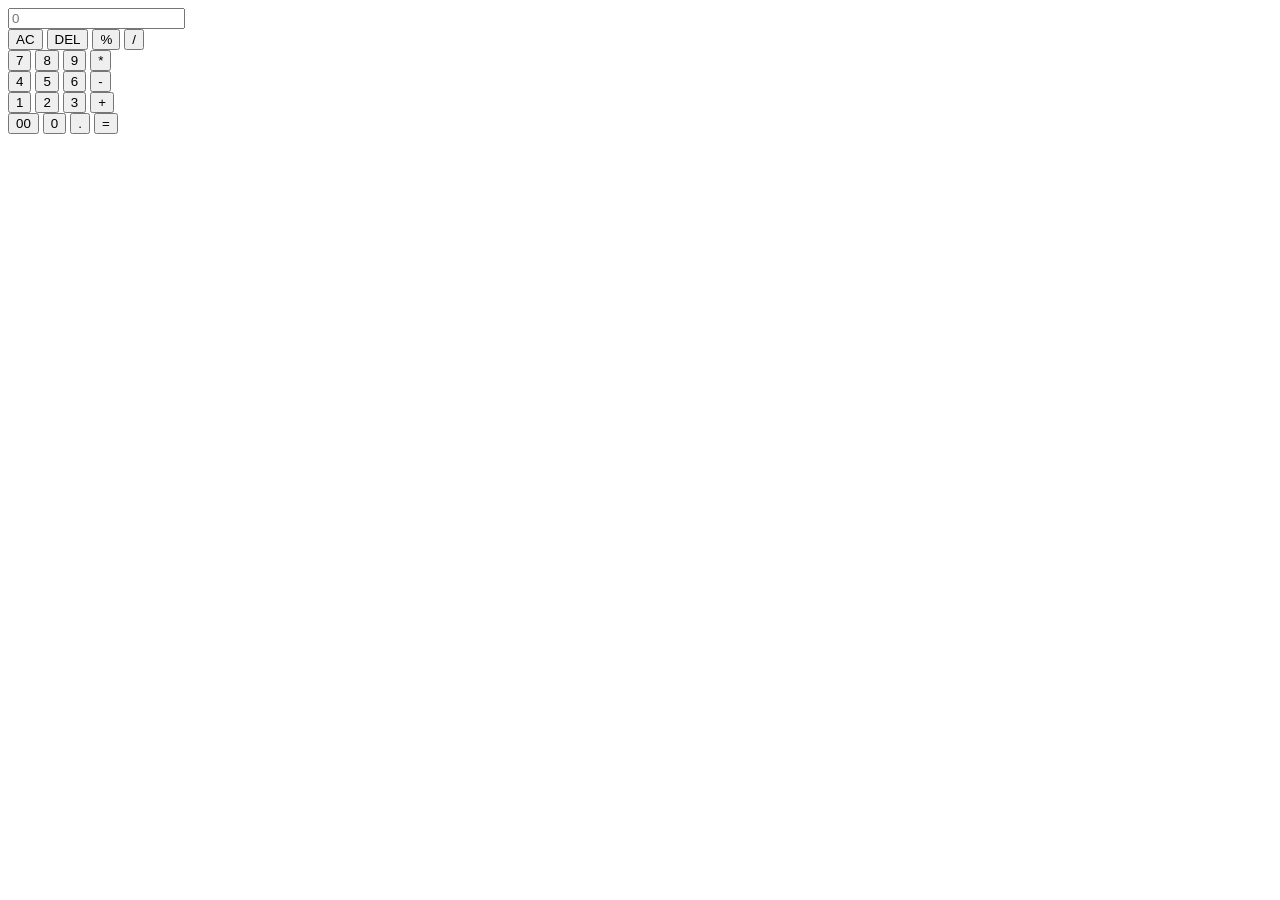
==== index.html @ 481f766f "implemented cal" ====
<!DOCTYPE html>
<html lang="en">
  <head>
    <meta charset="UTF-8" />
    <meta http-equiv="X-UA-Compatible" content="IE=edge" />
    <meta name="viewport" content="width=device-width, initial-scale=1.0" />
    <link rel="stylesheet" href="style.css" />
    <title>Calculator</title>
  </head>
  <body>
    <div class="container">
      <div class="calculator">
        <input type="text" id="inputBox" placeholder="0" />
        <div>
          <button class="button operator">AC</button>
          <button class="button operator">DEL</button>
          <button class="button operator">%</button>
          <button class="button operator">/</button>
        </div>
        <div>
          <button class="button">7</button>
          <button class="button">8</button>
          <button class="button">9</button>
          <button class="button operator">*</button>
        </div>
        <div>
          <button class="button">4</button>
          <button class="button">5</button>
          <button class="button">6</button>
          <button class="button operator">-</button>
        </div>
        <div>
          <button class="button">1</button>
          <button class="button">2</button>
          <button class="button">3</button>
          <button class="button operator">+</button>
        </div>

        <div>
          <button class="button">00</button>
          <button class="button">0</button>
          <button class="button">.</button>
          <button class="button equalBtn">=</button>
        </div>
      </div>
    </div>

    <script src="script1.js"></script>
  </body>
</html>
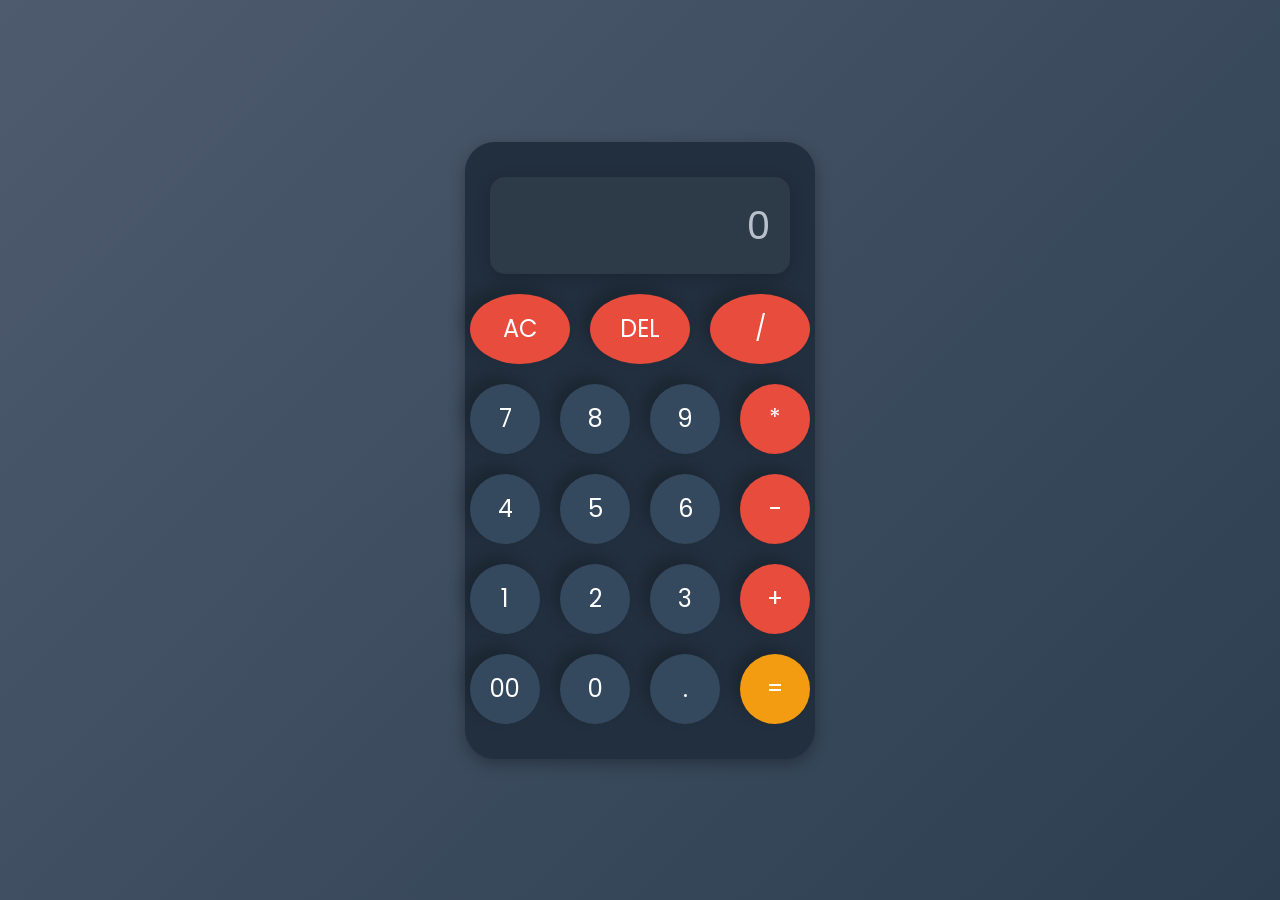
==== commit 787199e8: "implemented cal" ====
--- a/index.html
+++ b/index.html
@@ -12,10 +12,10 @@
       <div class="calculator">
         <input type="text" id="inputBox" placeholder="0" />
         <div>
-          <button class="button operator">AC</button>
-          <button class="button operator">DEL</button>
-          <button class="button operator">%</button>
-          <button class="button operator">/</button>
+          <button class="button operator del">AC</button>
+          <button class="button operator del">DEL</button>
+          <!-- <button class="button operator">%</button> -->
+          <button class="button operator del">/</button>
         </div>
         <div>
           <button class="button">7</button>
@@ -45,6 +45,6 @@
       </div>
     </div>
 
-    <script src="script1.js"></script>
+    <script src="script2.js"></script>
   </body>
 </html>
--- a/style.css
+++ b/style.css
@@ -0,0 +1,124 @@
+@import url('https://fonts.googleapis.com/css2?family=Poppins:wght@500&display=swap');
+
+* {
+    margin: 0;
+    padding: 0;
+    box-sizing: border-box;
+    font-family: 'Poppins', sans-serif;
+}
+
+body {
+    width: 100%;
+    height: 100vh;
+    display: flex;
+    justify-content: center;
+    align-items: center;
+    background: linear-gradient(135deg, #4e5b6e, #2c3e50);
+}
+
+.calculator {
+    border: none;
+    padding: 25px;
+    border-radius: 30px;
+    background: #222f3e;
+    box-shadow: 0px 5px 15px rgba(0, 0, 0, 0.3);
+    display: flex;
+    flex-direction: column;
+    align-items: center;
+    width: 350px;
+}
+
+input {
+    width: 100%;
+    border: none;
+    padding: 20px;
+    margin: 10px 0;
+    background: #2d3a47;
+    box-shadow: 0px 3px 15px rgba(0, 0, 0, 0.2);
+    font-size: 38px;
+    text-align: right;
+    color: #ffffff;
+    border-radius: 15px;
+}
+
+input::placeholder {
+    color: #b8c0cc;
+}
+
+button {
+    border: none;
+    width: 70px;
+    height: 70px;
+    margin: 10px;
+    border-radius: 50%;
+    background: #34495e;
+    color: #ffffff;
+    font-size: 24px;
+    box-shadow: -8px -8px 15px rgba(0, 0, 0, 0.2);
+    cursor: pointer;
+    transition: background-color 0.3s ease, box-shadow 0.3s ease;
+}
+
+button:hover {
+    background-color: #3b4a58;
+    box-shadow: -8px -8px 15px rgba(0, 0, 0, 0.3);
+}
+
+.equalBtn {
+    background-color: #f39c12;
+    color: #fff;
+}
+
+.equalBtn:hover {
+    background-color: #f1c40f;
+}
+
+.operator {
+    background-color: #e74c3c;
+    color: #fff;
+}
+
+.operator:hover {
+    background-color: #c0392b;
+}
+
+button:active {
+    box-shadow: inset 2px 2px 5px rgba(0, 0, 0, 0.2);
+}
+
+.container {
+    display: flex;
+    justify-content: center;
+    align-items: center;
+}
+
+.calculator div {
+    display: flex;
+    justify-content: center;
+    align-items: center;
+}
+
+.calculator div button {
+    transition: background-color 0.3s ease, box-shadow 0.3s ease;
+}
+
+.del {
+    width: 100px;
+}
+
+@media screen and (max-width: 400px) {
+    .calculator {
+        width: 100%;
+        padding: 15px;
+    }
+
+    input {
+        font-size: 32px;
+    }
+
+    button {
+        font-size: 20px;
+        width: 60px;
+        height: 60px;
+    }
+}
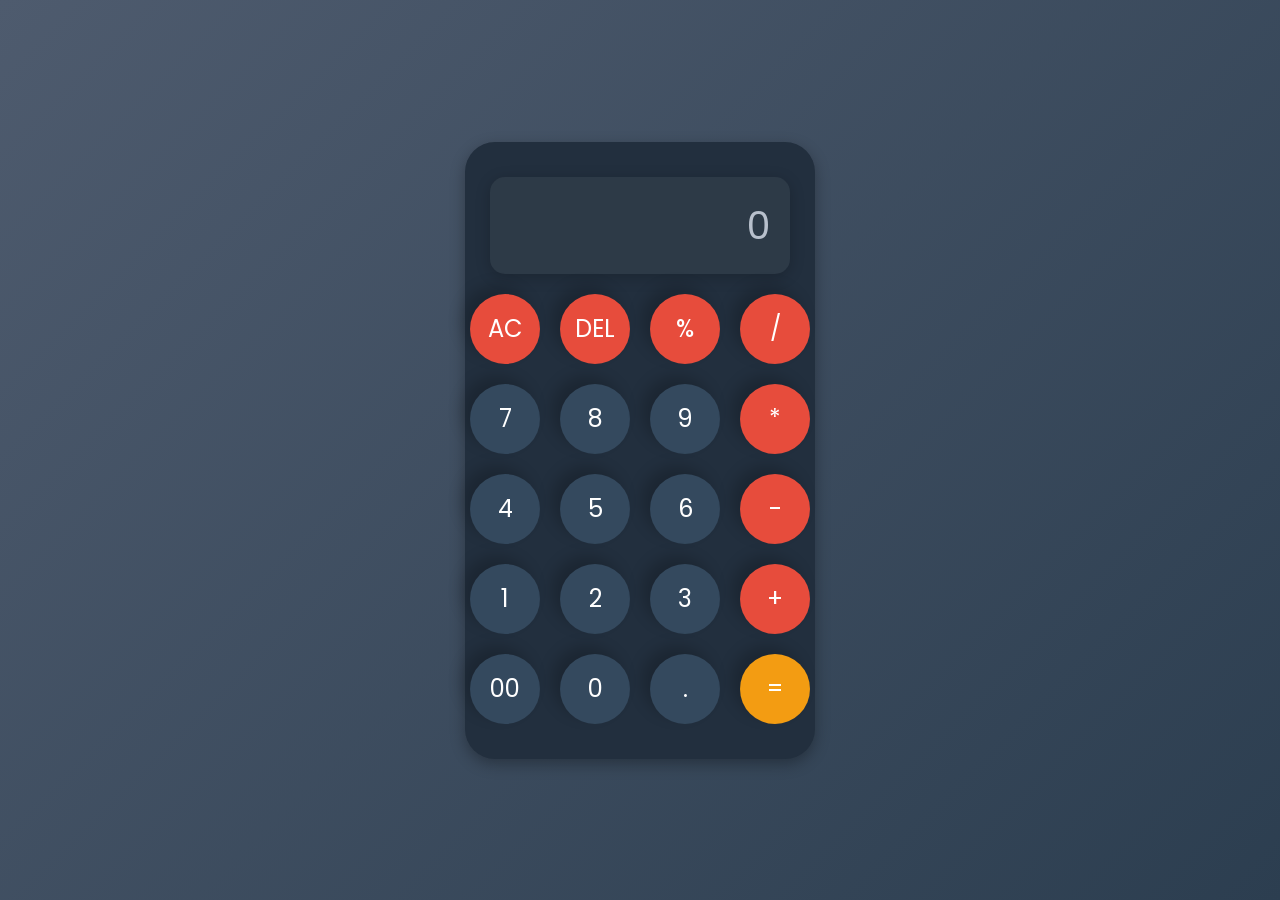
==== commit 7a184995: "implemented cal" ====
--- a/index.html
+++ b/index.html
@@ -12,10 +12,10 @@
       <div class="calculator">
         <input type="text" id="inputBox" placeholder="0" />
         <div>
-          <button class="button operator del">AC</button>
-          <button class="button operator del">DEL</button>
-          <!-- <button class="button operator">%</button> -->
-          <button class="button operator del">/</button>
+          <button class="button operator">AC</button>
+          <button class="button operator">DEL</button>
+          <button class="button operator">%</button>
+          <button class="button operator">/</button>
         </div>
         <div>
           <button class="button">7</button>
@@ -45,6 +45,6 @@
       </div>
     </div>
 
-    <script src="script2.js"></script>
+    <script src="script.js"></script>
   </body>
 </html>
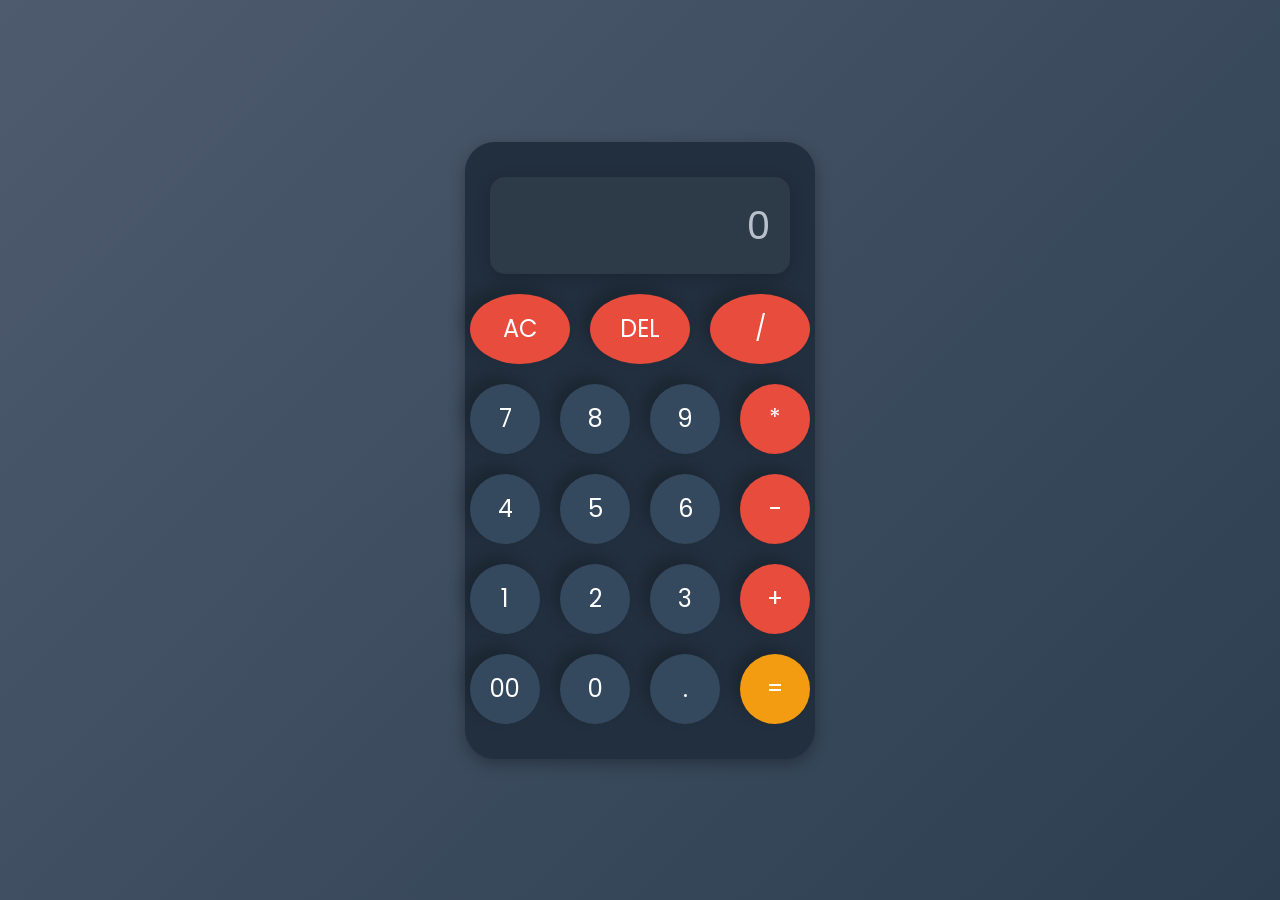
==== commit 743c109b: "implemented cal" ====
--- a/index.html
+++ b/index.html
@@ -12,10 +12,10 @@
       <div class="calculator">
         <input type="text" id="inputBox" placeholder="0" />
         <div>
-          <button class="button operator">AC</button>
-          <button class="button operator">DEL</button>
-          <button class="button operator">%</button>
-          <button class="button operator">/</button>
+          <button class="button operator del">AC</button>
+          <button class="button operator del">DEL</button>
+          <!-- <button class="button operator del">%</button> -->
+          <button class="button operator del">/</button>
         </div>
         <div>
           <button class="button">7</button>
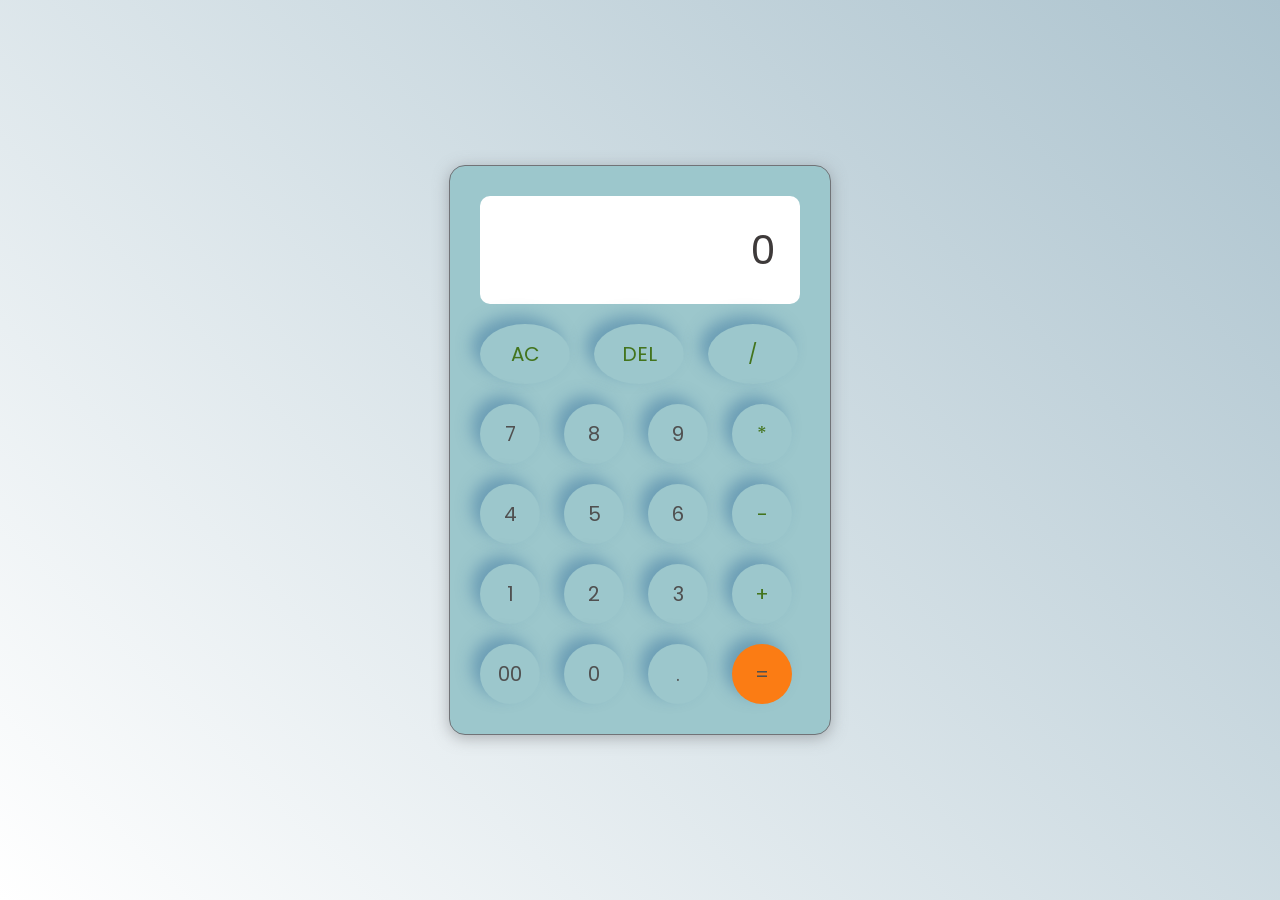
==== commit 1d2a5d50: "implemented cal" ====
--- a/index.html
+++ b/index.html
@@ -14,7 +14,7 @@
         <div>
           <button class="button operator del">AC</button>
           <button class="button operator del">DEL</button>
-          <!-- <button class="button operator del">%</button> -->
+          <!-- <button class="button operator">%</button> -->
           <button class="button operator del">/</button>
         </div>
         <div>
@@ -45,6 +45,6 @@
       </div>
     </div>
 
-    <script src="script.js"></script>
+    <script src="./sc1.js"></script>
   </body>
 </html>
--- a/style.css
+++ b/style.css
@@ -1,124 +1,71 @@
 @import url('https://fonts.googleapis.com/css2?family=Poppins:wght@500&display=swap');
 
-* {
+*{
     margin: 0;
     padding: 0;
     box-sizing: border-box;
     font-family: 'Poppins', sans-serif;
 }
 
-body {
+body{
     width: 100%;
     height: 100vh;
     display: flex;
     justify-content: center;
     align-items: center;
-    background: linear-gradient(135deg, #4e5b6e, #2c3e50);
+    background: linear-gradient(45deg, #ffffff, #acc3ce);
 }
 
-.calculator {
-    border: none;
-    padding: 25px;
-    border-radius: 30px;
-    background: #222f3e;
-    box-shadow: 0px 5px 15px rgba(0, 0, 0, 0.3);
-    display: flex;
-    flex-direction: column;
-    align-items: center;
-    width: 350px;
+.calculator{
+    border: 1px solid #717377;
+    padding: 20px;
+    border-radius: 16px;
+    background: rgb(156, 199, 204);
+    box-shadow: 0px 3px 15px rgba(113, 115, 119, 0.5);
+
 }
 
-input {
-    width: 100%;
+input{
+    width: 320px;
     border: none;
-    padding: 20px;
-    margin: 10px 0;
-    background: #2d3a47;
-    box-shadow: 0px 3px 15px rgba(0, 0, 0, 0.2);
-    font-size: 38px;
+    padding: 24px;
+    margin: 10px;
+    border-radius: 10px;
+    box-shadow: 0px 3px 15px rgbs(84, 84, 84, 0.1);
+    font-size: 40px;
     text-align: right;
-    color: #ffffff;
-    border-radius: 15px;
+    cursor: pointer;
+    color: #191818;
+    overflow-x: auto; 
+    white-space: nowrap;
 }
 
-input::placeholder {
-    color: #b8c0cc;
+input::placeholder{
+    color: #3e3a3a;
 }
 
-button {
+button{
     border: none;
-    width: 70px;
-    height: 70px;
+    width: 60px;
+    height: 60px;
     margin: 10px;
     border-radius: 50%;
-    background: #34495e;
-    color: #ffffff;
-    font-size: 24px;
-    box-shadow: -8px -8px 15px rgba(0, 0, 0, 0.2);
+    background: transparent;
+    color: #505050;
+    font-size: 20px;
+    box-shadow: -8px -8px 15px rgba(60, 117, 160, 0.5);
     cursor: pointer;
-    transition: background-color 0.3s ease, box-shadow 0.3s ease;
 }
 
-button:hover {
-    background-color: #3b4a58;
-    box-shadow: -8px -8px 15px rgba(0, 0, 0, 0.3);
+.equalBtn{
+    background-color: #fb7c14;
 }
 
-.equalBtn {
-    background-color: #f39c12;
-    color: #fff;
+.operator{
+    color: #43741d;
+   
 }
 
-.equalBtn:hover {
-    background-color: #f1c40f;
-}
-
-.operator {
-    background-color: #e74c3c;
-    color: #fff;
-}
-
-.operator:hover {
-    background-color: #c0392b;
-}
-
-button:active {
-    box-shadow: inset 2px 2px 5px rgba(0, 0, 0, 0.2);
-}
-
-.container {
-    display: flex;
-    justify-content: center;
-    align-items: center;
-}
-
-.calculator div {
-    display: flex;
-    justify-content: center;
-    align-items: center;
-}
-
-.calculator div button {
-    transition: background-color 0.3s ease, box-shadow 0.3s ease;
-}
-
-.del {
-    width: 100px;
-}
-
-@media screen and (max-width: 400px) {
-    .calculator {
-        width: 100%;
-        padding: 15px;
-    }
-
-    input {
-        font-size: 32px;
-    }
-
-    button {
-        font-size: 20px;
-        width: 60px;
-        height: 60px;
-    }
+.del{
+    width: 90px;
 }
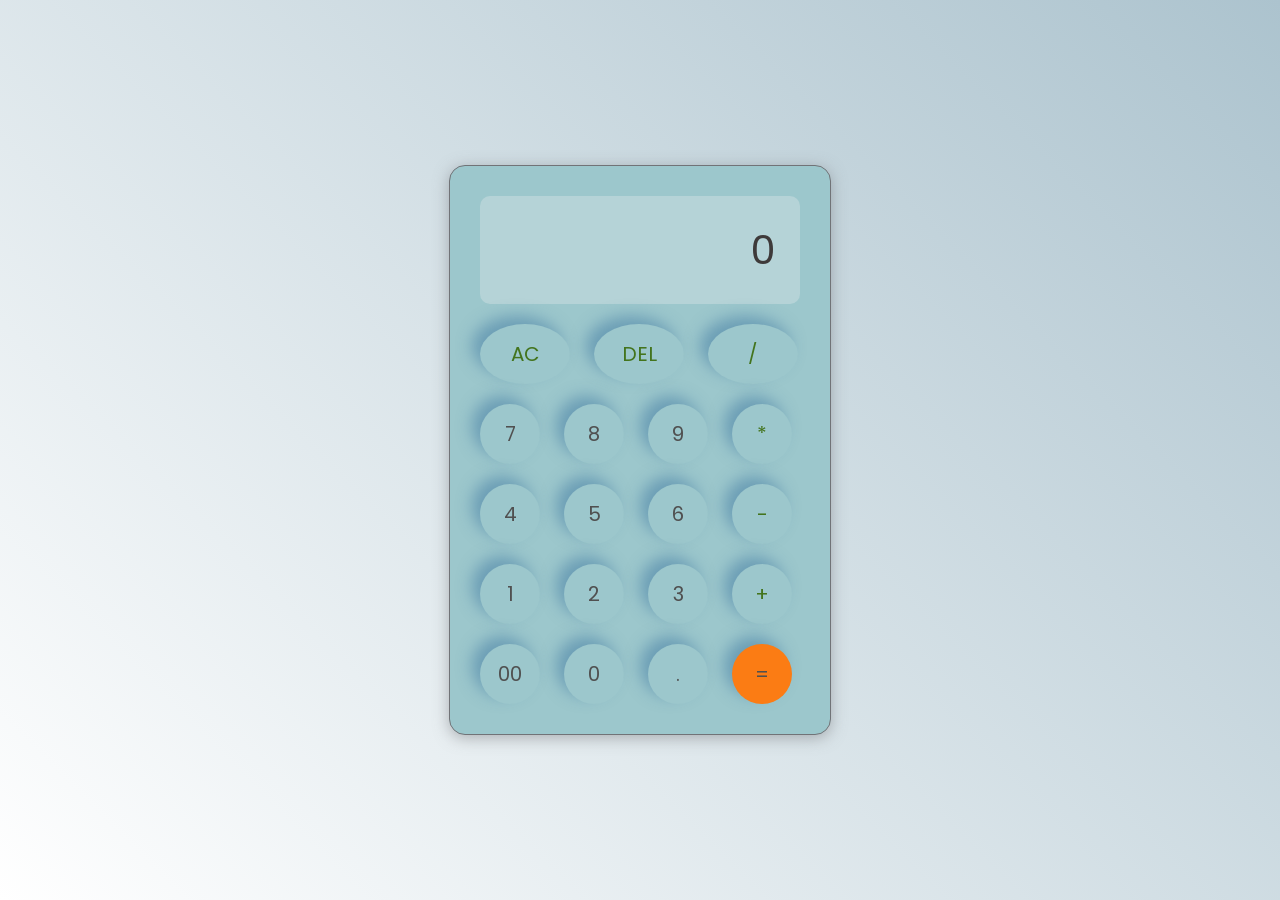
==== commit 9418bdd4: "implemented cal" ====
--- a/index.html
+++ b/index.html
@@ -10,7 +10,7 @@
   <body>
     <div class="container">
       <div class="calculator">
-        <input type="text" id="inputBox" placeholder="0" />
+        <input type="text" id="inputBox" placeholder="0" disabled />
         <div>
           <button class="button operator del">AC</button>
           <button class="button operator del">DEL</button>
